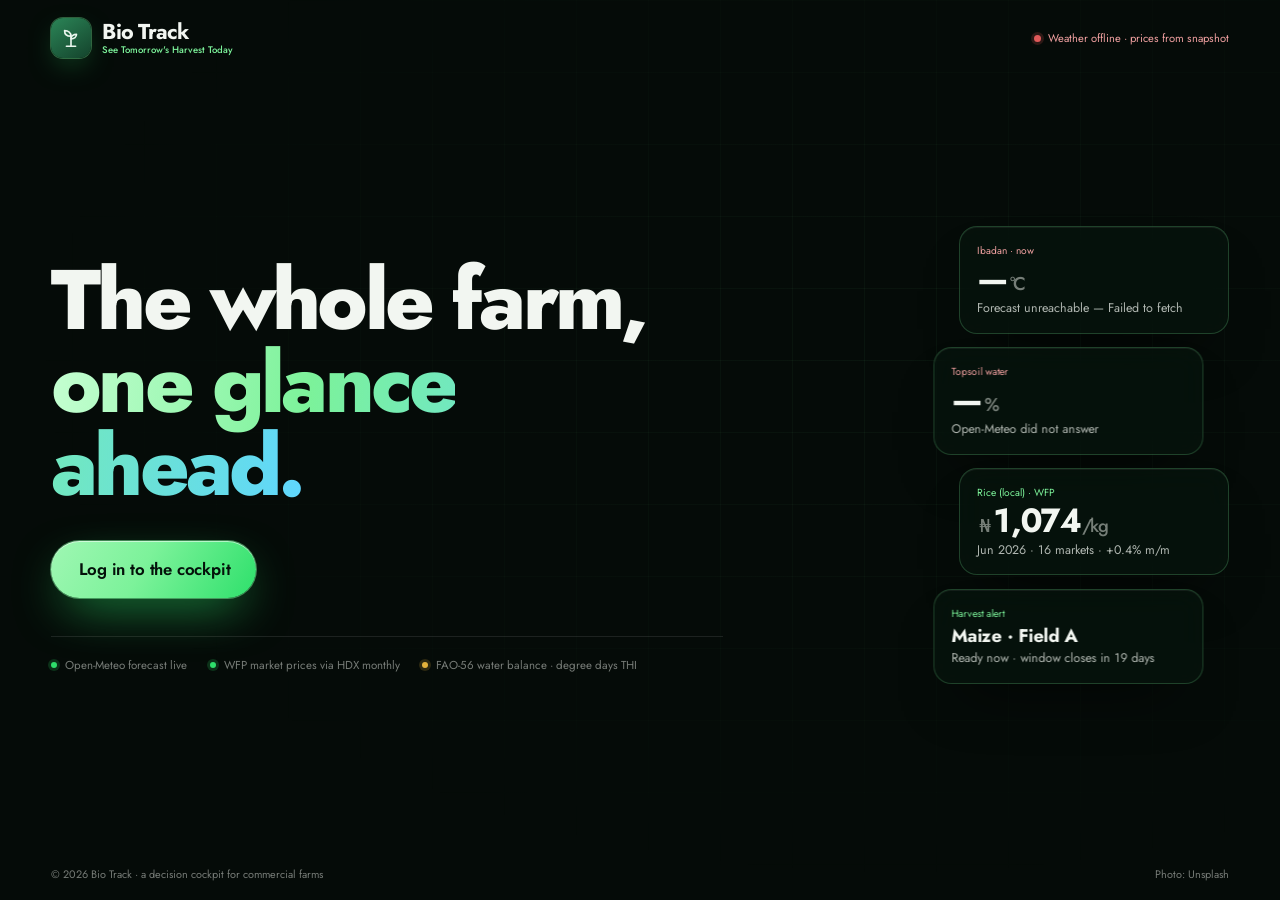
==== index.html @ 1a1afdb9 "Bio Track: agricultural intelligence dashboard A static decision cockpit for a commercial farm. Join" ====
<!DOCTYPE html>
<html lang="en">
<head>
<meta charset="UTF-8">
<meta name="viewport" content="width=device-width, initial-scale=1">
<meta name="description" content="Bio Track — agricultural intelligence for commercial farms. Live weather for your coordinates, real market prices, and the value of everything in the barn and on the hoof, joined into decisions.">
<title>Bio Track · Agricultural intelligence</title>

<link rel="preconnect" href="https://fonts.googleapis.com">
<link rel="preconnect" href="https://fonts.gstatic.com" crossorigin>
<link href="https://fonts.googleapis.com/css2?family=Jost:wght@300;400;500;600;700&display=swap" rel="stylesheet">
<link rel="stylesheet" href="css/landing.css">
</head>
<body class="landing">

<a class="skip-link" href="#enter">Skip to log in</a>

<!-- The photograph: an agricultural drone over crop rows. Unsplash licence. -->
<div class="backdrop" aria-hidden="true">
  <img class="backdrop-photo"
       src="https://images.unsplash.com/photo-1713952160156-bb59cac789a9?auto=format&fit=crop&w=2000&q=80"
       srcset="https://images.unsplash.com/photo-1713952160156-bb59cac789a9?auto=format&fit=crop&w=1200&q=75 1200w,
               https://images.unsplash.com/photo-1713952160156-bb59cac789a9?auto=format&fit=crop&w=2000&q=80 2000w,
               https://images.unsplash.com/photo-1713952160156-bb59cac789a9?auto=format&fit=crop&w=2800&q=80 2800w"
       sizes="100vw"
       alt="">
  <div class="backdrop-shade"></div>
  <div class="backdrop-grid"></div>
</div>

<header class="top">
  <a class="brand" href="index.html">
    <span class="brand-mark">
      <svg viewBox="0 0 24 24" aria-hidden="true"><path d="M7 21h10"/><path d="M12 21V10"/><path d="M12 10C12 6 9 4 5 4c0 4 3 6 7 6Z"/><path d="M12 13c0-3 2.5-5 6-5 0 3-2.5 5-6 5Z"/></svg>
    </span>
    <span class="brand-text">Bio Track<small>See Tomorrow's Harvest Today</small></span>
  </a>
  <nav class="top-nav" aria-label="Primary">
    <span class="top-status" id="topStatus"><span ></span> Live feeds connected</span>
   
  </nav>
</header>

<main class="hero" id="main">
  <div class="hero-copy">
    <p class="eyebrow reveal" style="--i:0">
      
     
      
    </p>

    <h1 class="reveal" style="--i:1">
      The whole farm,<br>
      <span class="accent">one glance ahead.</span>
    </h1>

    <p class="lede reveal" style="--i:2">
    </p>

    <div class="cta reveal" style="--i:3" id="enter">
      <a class="btn btn-primary" href="cockpit.html">
        Log in to the cockpit
      </a>
    </div>

    <ul class="proof reveal" style="--i:4" aria-label="Data sources">
      <li><span class="dot live"></span> Open-Meteo forecast live<br></li>
      <li><span class="dot live"></span> WFP market prices via HDX monthly<br></li>
      <li><span class="dot model"></span> FAO-56 water balance · degree days THI</li>
    </ul>
  </div>

  <!-- Telemetry: these are real. Weather for the default location, prices
       from the bundled WFP snapshot. If either is unreachable the chip says so. -->
  <aside class="telemetry" aria-label="Live telemetry">
    <div class="chip chip-a reveal" style="--i:2" id="chipWeather">
      <span class="chip-label">Ibadan now</span>
      <span class="chip-value"><span data-el="temp">—</span><span class="unit">°C</span></span>
      <span class="chip-sub" data-el="cond">Reading the sky…</span>
    </div>
    <div class="chip chip-b reveal" style="--i:3" id="chipSoil">
      <span class="chip-label">Topsoil water</span>
      <span class="chip-value"><span data-el="soil">—</span><span class="unit">%</span></span>
      <span class="chip-sub" data-el="et0">ET₀ — mm/day</span>
    </div>
    <div class="chip chip-c reveal" style="--i:4" id="chipPrice">
      <span class="chip-label" data-el="priceLabel">Rice (local) · WFP</span>
      <span class="chip-value"><span class="unit">₦</span><span data-el="price">—</span><span class="unit">/kg</span></span>
      <span class="chip-sub" data-el="priceSub">Loading the snapshot…</span>
    </div>
    <div class="chip chip-d reveal" style="--i:5" id="chipHarvest">
      <span class="chip-label">Harvest alert</span>
      <span class="chip-value small" data-el="harvest">—</span>
      <span class="chip-sub" data-el="harvestSub">—</span>
    </div>
  </aside>
</main>

<footer class="foot">
  <span>© <span id="year"></span> Bio Track · a decision cockpit for commercial farms</span>
  <span class="foot-photo">Photo: Unsplash</span>
</footer>

<script src="js/config.js"></script>
<script src="data/prices-snapshot.js"></script>
<script src="js/landing.js"></script>
</body>
</html>
---- css/landing.css ----
/* =====================================================================
   AgroSense — landing page
   ---------------------------------------------------------------------
   One screen, one job: get the user into the cockpit. The dashboard is
   a daylight tool and stays light; the door to it is the opposite — a
   night-flight over the farm. Near-black canopy green, one electric
   green accent, glass telemetry chips, and a scan line to say the
   picture is being read, not just shown.
   ===================================================================== */

:root {
  --bg: #050b08;
  --bg-2: #0b1a12;
  --ink: #f2f6f1;
  --ink-2: rgba(242, 246, 241, 0.72);
  --ink-3: rgba(242, 246, 241, 0.48);
  --accent: #7cf29a;
  --accent-2: #2ee06b;
  --gold: #e3b23c;
  --glass: rgba(9, 24, 16, 0.55);
  --glass-line: rgba(124, 242, 154, 0.22);
  --font-display: 'Jost', system-ui, -apple-system, 'Segoe UI', sans-serif;
  --font-body: 'Jost', system-ui, -apple-system, 'Segoe UI', sans-serif;
  --font-mono: 'Jost', system-ui, -apple-system, 'Segoe UI', sans-serif;
  --gutter: clamp(1.1rem, 4vw, 3.5rem);
}

*, *::before, *::after { box-sizing: border-box; }

html { -webkit-text-size-adjust: 100%; }

body.landing {
  margin: 0;
  min-height: 100svh;
  display: grid;
  grid-template-rows: auto 1fr auto;
  font-family: var(--font-body);
  font-size: 15px;
  line-height: 1.5;
  color: var(--ink);
  background: var(--bg);
  overflow-x: hidden;
  -webkit-font-smoothing: antialiased;
}

h1, p, ul { margin: 0; }
ul { padding: 0; list-style: none; }
a { color: inherit; }

:focus-visible { outline: 2px solid var(--accent); outline-offset: 3px; border-radius: 6px; }

.skip-link { position: absolute; left: -9999px; top: 0; z-index: 99; padding: 0.6rem 1rem; background: var(--accent); color: #05110a; }
.skip-link:focus { left: 0; }

/* ---------- the backdrop ---------- */

.backdrop {
  position: fixed;
  inset: 0;
  z-index: 0;
  overflow: hidden;
  background: var(--bg);
}
.backdrop-photo {
  position: absolute;
  inset: -4% -4% -4% -4%;
  width: 108%;
  height: 108%;
  object-fit: cover;
  object-position: 62% 45%;
  filter: saturate(1.05) contrast(1.05);
  animation: drift 28s ease-in-out infinite alternate;
}
/* Legibility over the photo: heavy on the left where the copy sits,
   open on the right where the drone is. */
.backdrop-shade {
  position: absolute;
  inset: 0;
  background:
    linear-gradient(90deg, rgba(5, 11, 8, 0.94) 0%, rgba(5, 11, 8, 0.82) 34%, rgba(5, 11, 8, 0.35) 62%, rgba(5, 11, 8, 0.25) 100%),
    linear-gradient(180deg, rgba(5, 11, 8, 0.65) 0%, rgba(5, 11, 8, 0.15) 30%, rgba(5, 11, 8, 0.25) 70%, rgba(5, 11, 8, 0.92) 100%);
}
.backdrop-grid {
  position: absolute;
  inset: 0;
  background-image:
    linear-gradient(rgba(124, 242, 154, 0.06) 1px, transparent 1px),
    linear-gradient(90deg, rgba(124, 242, 154, 0.06) 1px, transparent 1px);
  background-size: 72px 72px;
  mask-image: radial-gradient(ellipse at 70% 40%, rgba(0, 0, 0, 0.8), transparent 70%);
  -webkit-mask-image: radial-gradient(ellipse at 70% 40%, rgba(0, 0, 0, 0.8), transparent 70%);
}
@keyframes drift { from { transform: scale(1) translate(0, 0); } to { transform: scale(1.06) translate(-1.2%, 1%); } }

/* ---------- top bar ---------- */

.top, .hero, .foot { position: relative; z-index: 1; }

.top {
  display: flex;
  align-items: center;
  justify-content: space-between;
  gap: 1rem;
  padding: 1.15rem var(--gutter);
}
.brand { display: flex; align-items: center; gap: 0.7rem; text-decoration: none; }
.brand-mark {
  width: 40px; height: 40px;
  display: grid; place-items: center;
  border-radius: 12px;
  background: linear-gradient(145deg, #2b8557, #14432c);
  box-shadow: 0 0 0 1px rgba(124, 242, 154, 0.35), 0 10px 30px -10px rgba(46, 224, 107, 0.6);
}
.brand-mark svg { width: 22px; height: 22px; fill: none; stroke: #eaf6ee; stroke-width: 1.8; stroke-linecap: round; stroke-linejoin: round; }
.brand-text {
  font-family: var(--font-display);
  font-size: 1.35rem;
  font-weight: 700;
  letter-spacing: -0.035em;
  line-height: 1;
}
.brand-text small {
  display: block;
  font-family: var(--font-mono);
  font-size: 0.6rem;
  font-weight: 500;
  letter-spacing: 0;
  text-transform: none;
  color: var(--accent);
  margin-top: 4px;
}
.top-nav { display: flex; align-items: center; gap: 1.1rem; }
.top-status {
  display: inline-flex; align-items: center; gap: 0.45rem;
  font-family: var(--font-mono);
  font-size: 0.7rem;
  letter-spacing: 0;
  text-transform: none;
  color: var(--ink-3);
}
.top-status[data-state="error"] { color: #f0a0a0; }
.dot { width: 7px; height: 7px; border-radius: 50%; background: var(--accent-2); box-shadow: 0 0 0 3px rgba(46, 224, 107, 0.18); animation: pulse 2s ease-in-out infinite; }
.dot.model { background: var(--gold); box-shadow: 0 0 0 3px rgba(227, 178, 60, 0.18); animation: none; }
.top-status[data-state="error"] .dot { background: #e05a5a; box-shadow: 0 0 0 3px rgba(224, 90, 90, 0.18); animation: none; }
@keyframes pulse { 0%, 100% { box-shadow: 0 0 0 3px rgba(46, 224, 107, 0.18); } 50% { box-shadow: 0 0 0 6px rgba(46, 224, 107, 0.06); } }

/* ---------- buttons ---------- */

.btn {
  display: inline-flex;
  align-items: center;
  gap: 0.6rem;
  font: inherit;
  font-weight: 600;
  text-decoration: none;
  border-radius: 999px;
  cursor: pointer;
  transition: transform 0.15s ease, box-shadow 0.2s ease, background 0.2s ease, border-color 0.2s ease;
}
.btn svg { width: 1.1em; height: 1.1em; fill: none; stroke: currentColor; stroke-width: 2; stroke-linecap: round; stroke-linejoin: round; transition: transform 0.2s ease; }
.btn-ghost {
  padding: 0.6rem 1.1rem;
  font-size: 0.875rem;
  color: var(--ink);
  border: 1px solid rgba(242, 246, 241, 0.22);
  background: rgba(5, 11, 8, 0.35);
  backdrop-filter: blur(8px);
}
.btn-ghost:hover { border-color: var(--accent); color: var(--accent); }
.btn-primary {
  padding: 1rem 1.6rem 1rem 1.75rem;
  font-family: var(--font-display);
  font-size: 1.05rem;
  letter-spacing: -0.01em;
  color: #04110a;
  background: linear-gradient(120deg, #9ff7b3 0%, var(--accent) 45%, var(--accent-2) 100%);
  box-shadow:
    0 0 0 1px rgba(124, 242, 154, 0.5),
    0 18px 50px -14px rgba(46, 224, 107, 0.75),
    inset 0 1px 0 rgba(255, 255, 255, 0.55);
}
.btn-primary:hover { transform: translateY(-2px); box-shadow: 0 0 0 1px rgba(124, 242, 154, 0.7), 0 24px 60px -14px rgba(46, 224, 107, 0.9), inset 0 1px 0 rgba(255, 255, 255, 0.6); }
.btn-primary:hover svg { transform: translateX(4px); }
.btn-primary:active { transform: translateY(0); }

/* ---------- hero ---------- */

.hero {
  display: grid;
  grid-template-columns: minmax(0, 1.3fr) minmax(0, 0.7fr);
  align-items: center;
  gap: clamp(1.5rem, 4vw, 4rem);
  padding: clamp(1rem, 4vh, 3rem) var(--gutter) clamp(1.5rem, 6vh, 4rem);
}
.hero-copy { max-width: 42rem; }

.eyebrow {
  display: flex;
  align-items: center;
  gap: 0.7rem;
  font-family: var(--font-mono);
  font-size: 0.72rem;
  letter-spacing: 0;
  text-transform: none;
  color: var(--ink-3);
  margin-bottom: 1.4rem;
}
.eyebrow-tag {
  padding: 0.3rem 0.65rem;
  border-radius: 999px;
  border: 1px solid var(--glass-line);
  background: rgba(124, 242, 154, 0.08);
  color: var(--accent);
}
.eyebrow-sep { width: 28px; height: 1px; background: var(--glass-line); }

h1 {
  font-family: var(--font-display);
  font-size: clamp(2.6rem, 6.6vw, 5.6rem);
  font-weight: 800;
  line-height: 0.98;
  letter-spacing: -0.045em;
  font-variation-settings: 'opsz' 96;
  text-wrap: balance;
}
h1 .accent {
  color: transparent;
  background: linear-gradient(100deg, #c7ffd3 0%, var(--accent) 40%, #5fd6ff 100%);
  -webkit-background-clip: text;
  background-clip: text;
}

.lede {
  margin-top: 1.4rem;
  max-width: 34rem;
  font-size: clamp(1rem, 1.35vw, 1.15rem);
  line-height: 1.6;
  color: var(--ink-2);
  text-wrap: pretty;
}
.lede em { font-style: normal; color: var(--ink); font-weight: 600; }

.cta { display: flex; align-items: center; flex-wrap: wrap; gap: 1rem 1.25rem; margin-top: 2.1rem; }
.cta-note { font-family: var(--font-mono); font-size: 0.72rem; letter-spacing: 0; color: var(--ink-3); }

.proof {
  display: flex;
  flex-wrap: wrap;
  gap: 0.5rem 1.4rem;
  margin-top: 2.4rem;
  padding-top: 1.2rem;
  border-top: 1px solid rgba(242, 246, 241, 0.1);
  font-family: var(--font-mono);
  font-size: 0.72rem;
  letter-spacing: 0;
  color: var(--ink-3);
}
.proof li { display: inline-flex; align-items: center; gap: 0.5rem; }
.proof .dot { width: 6px; height: 6px; }

/* ---------- telemetry chips ---------- */

.telemetry {
  position: relative;
  min-height: 380px;
  display: grid;
  grid-template-columns: minmax(0, 1fr);
  grid-auto-rows: min-content;
  gap: 0.85rem;
  align-content: center;
  justify-self: end;
  width: min(100%, 270px);
}
.chip {
  display: grid;
  gap: 0.15rem;
  padding: 1rem 1.1rem 0.95rem;
  border-radius: 18px;
  background: var(--glass);
  border: 1px solid var(--glass-line);
  backdrop-filter: blur(14px) saturate(1.2);
  -webkit-backdrop-filter: blur(14px) saturate(1.2);
  box-shadow: 0 30px 60px -30px rgba(0, 0, 0, 0.8), inset 0 1px 0 rgba(255, 255, 255, 0.06);
  animation: float 7s ease-in-out infinite;
}
.chip-a { animation-delay: 0s; }
.chip-b { animation-delay: -2s; transform: translateX(-1.6rem); }
.chip-c { animation-delay: -4s; }
.chip-d { animation-delay: -6s; transform: translateX(-1.6rem); }
.chip-label {
  font-family: var(--font-mono);
  font-size: 0.64rem;
  letter-spacing: 0;
  text-transform: none;
  color: var(--accent);
}
.chip-value {
  font-family: var(--font-display);
  font-size: 2.1rem;
  font-weight: 700;
  letter-spacing: -0.04em;
  line-height: 1.05;
  font-variant-numeric: tabular-nums;
}
.chip-value.small { font-size: 1.15rem; line-height: 1.25; letter-spacing: -0.02em; }
.chip-value .unit { font-size: 0.55em; font-weight: 500; color: var(--ink-3); margin: 0 0.1em; }
.chip-sub { font-size: 0.78rem; color: var(--ink-2); }
.chip[data-state="error"] .chip-label { color: #f0a0a0; }

@keyframes float {
  0%, 100% { translate: 0 0; }
  50% { translate: 0 -8px; }
}

/* ---------- footer ---------- */

.foot {
  display: flex;
  justify-content: space-between;
  flex-wrap: wrap;
  gap: 0.5rem 1rem;
  padding: 0.9rem var(--gutter) 1.1rem;
  font-family: var(--font-mono);
  font-size: 0.68rem;
  letter-spacing: 0;
  color: var(--ink-3);
}

/* ---------- entrance ---------- */

.reveal {
  opacity: 0;
  translate: 0 14px;
  animation: reveal 0.7s cubic-bezier(0.2, 0.7, 0.2, 1) forwards;
  animation-delay: calc(0.08s + var(--i, 0) * 0.09s);
}
@keyframes reveal { to { opacity: 1; translate: 0 0; } }

/* ---------- responsive ---------- */

@media (max-width: 980px) {
  .hero { grid-template-columns: minmax(0, 1fr); }
  .telemetry { min-height: 0; margin-top: 0.5rem; width: 100%; justify-self: stretch; grid-template-columns: repeat(2, minmax(0, 1fr)); }
  .chip-b, .chip-d { transform: none; }
  .backdrop-shade {
    background:
      linear-gradient(180deg, rgba(5, 11, 8, 0.85) 0%, rgba(5, 11, 8, 0.75) 45%, rgba(5, 11, 8, 0.9) 100%);
  }
}
@media (max-width: 620px) {
  .top-status { display: none; }
  .telemetry { grid-template-columns: repeat(2, minmax(0, 1fr)); gap: 0.7rem; }
  .chip-b, .chip-d { transform: none; }
  .chip { padding: 0.8rem 0.85rem; }
  .chip-value { font-size: 1.6rem; }
  .btn-primary { width: 100%; justify-content: center; }
}

@media (prefers-reduced-motion: reduce) {
  .backdrop-photo, .chip, .dot { animation: none; }
  .reveal { animation: none; opacity: 1; translate: 0 0; }
  .btn-primary:hover { transform: none; }
}
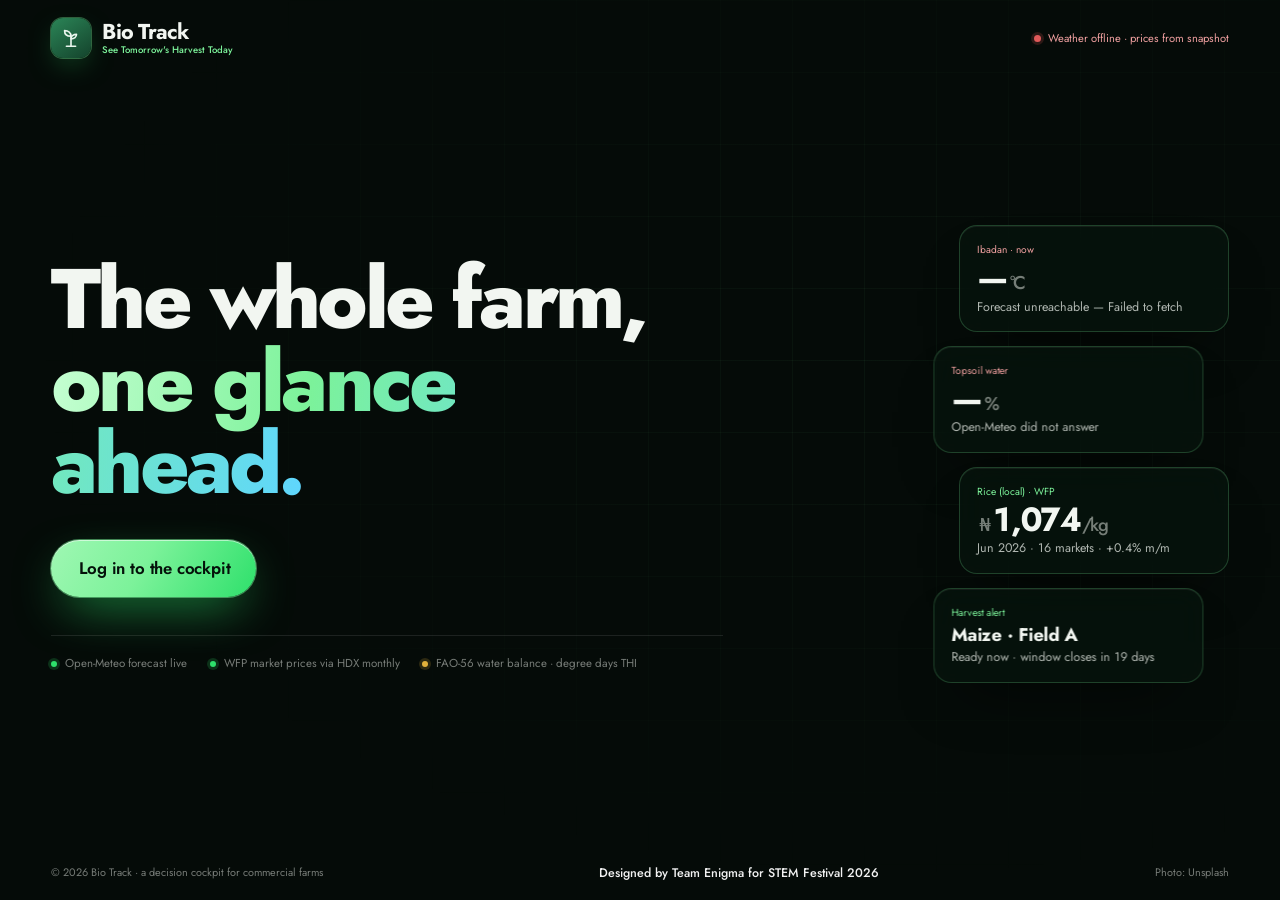
==== commit 9f2420d9: "Make the bell and refresh controls actually respond; redesign zones and footer - Alerts now have rea" ====
--- a/index.html
+++ b/index.html
@@ -98,6 +98,7 @@
 
 <footer class="foot">
   <span>© <span id="year"></span> Bio Track · a decision cockpit for commercial farms</span>
+  <span class="foot-credit">Designed by Team Enigma for STEM Festival 2026</span>
   <span class="foot-photo">Photo: Unsplash</span>
 </footer>
 
--- a/css/landing.css
+++ b/css/landing.css
@@ -326,6 +326,9 @@
   color: var(--ink-3);
 }
 
+/* the team credit: the one line in the footer that should be read, so it is brighter */
+.foot-credit { color: var(--ink-1, #f2f2f2); font-size: 0.78rem; font-weight: 500; }
+
 /* ---------- entrance ---------- */
 
 .reveal {
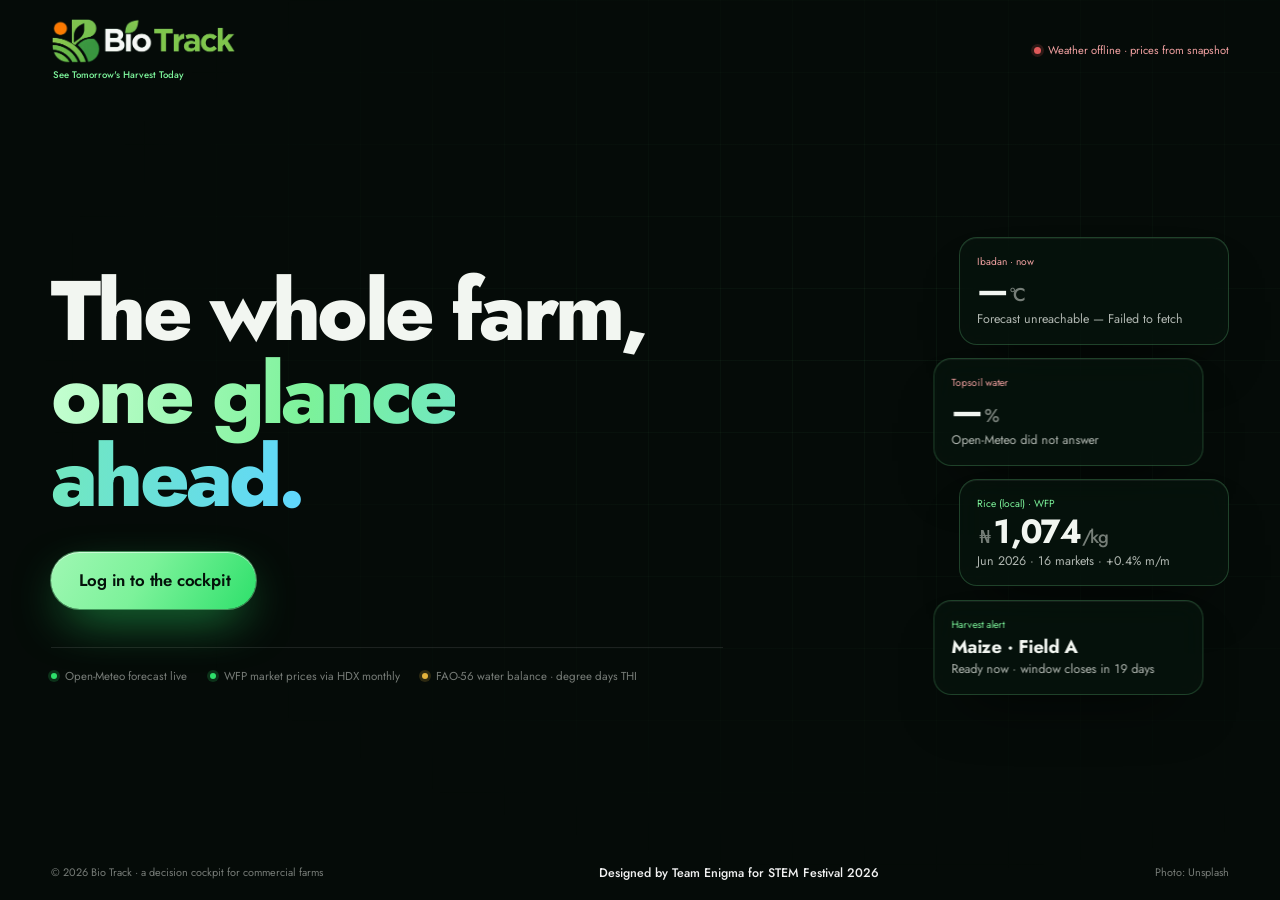
==== commit 5429c74d: "Add Bio Track logo and favicon; remove unused drafts Co-Authored-By: Claude Sonnet 5.5 <noreply@anth" ====
--- a/index.html
+++ b/index.html
@@ -6,6 +6,8 @@
 <meta name="description" content="Bio Track — agricultural intelligence for commercial farms. Live weather for your coordinates, real market prices, and the value of everything in the barn and on the hoof, joined into decisions.">
 <title>Bio Track · Agricultural intelligence</title>
 
+<link rel="icon" type="image/png" href="assets/favicon.png">
+<link rel="apple-touch-icon" href="assets/favicon.png">
 <link rel="preconnect" href="https://fonts.googleapis.com">
 <link rel="preconnect" href="https://fonts.gstatic.com" crossorigin>
 <link href="https://fonts.googleapis.com/css2?family=Jost:wght@300;400;500;600;700&display=swap" rel="stylesheet">
@@ -29,11 +31,9 @@
 </div>
 
 <header class="top">
-  <a class="brand" href="index.html">
-    <span class="brand-mark">
-      <svg viewBox="0 0 24 24" aria-hidden="true"><path d="M7 21h10"/><path d="M12 21V10"/><path d="M12 10C12 6 9 4 5 4c0 4 3 6 7 6Z"/><path d="M12 13c0-3 2.5-5 6-5 0 3-2.5 5-6 5Z"/></svg>
-    </span>
-    <span class="brand-text">Bio Track<small>See Tomorrow's Harvest Today</small></span>
+  <a class="brand" href="index.html" aria-label="Bio Track — home">
+    <img class="brand-logo" src="assets/logo-dark.png" alt="Bio Track" width="812" height="202">
+    <small class="brand-tag">See Tomorrow's Harvest Today</small>
   </a>
   <nav class="top-nav" aria-label="Primary">
     <span class="top-status" id="topStatus"><span ></span> Live feeds connected</span>
--- a/css/landing.css
+++ b/css/landing.css
@@ -103,31 +103,14 @@
   gap: 1rem;
   padding: 1.15rem var(--gutter);
 }
-.brand { display: flex; align-items: center; gap: 0.7rem; text-decoration: none; }
-.brand-mark {
-  width: 40px; height: 40px;
-  display: grid; place-items: center;
-  border-radius: 12px;
-  background: linear-gradient(145deg, #2b8557, #14432c);
-  box-shadow: 0 0 0 1px rgba(124, 242, 154, 0.35), 0 10px 30px -10px rgba(46, 224, 107, 0.6);
-}
-.brand-mark svg { width: 22px; height: 22px; fill: none; stroke: #eaf6ee; stroke-width: 1.8; stroke-linecap: round; stroke-linejoin: round; }
-.brand-text {
-  font-family: var(--font-display);
-  font-size: 1.35rem;
-  font-weight: 700;
-  letter-spacing: -0.035em;
-  line-height: 1;
-}
-.brand-text small {
-  display: block;
+.brand { display: flex; flex-direction: column; align-items: flex-start; gap: 0.25rem; text-decoration: none; }
+.brand-logo { height: 46px; width: auto; display: block; }
+.brand-tag {
   font-family: var(--font-mono);
   font-size: 0.6rem;
   font-weight: 500;
-  letter-spacing: 0;
-  text-transform: none;
   color: var(--accent);
-  margin-top: 4px;
+  padding-left: 2px;
 }
 .top-nav { display: flex; align-items: center; gap: 1.1rem; }
 .top-status {
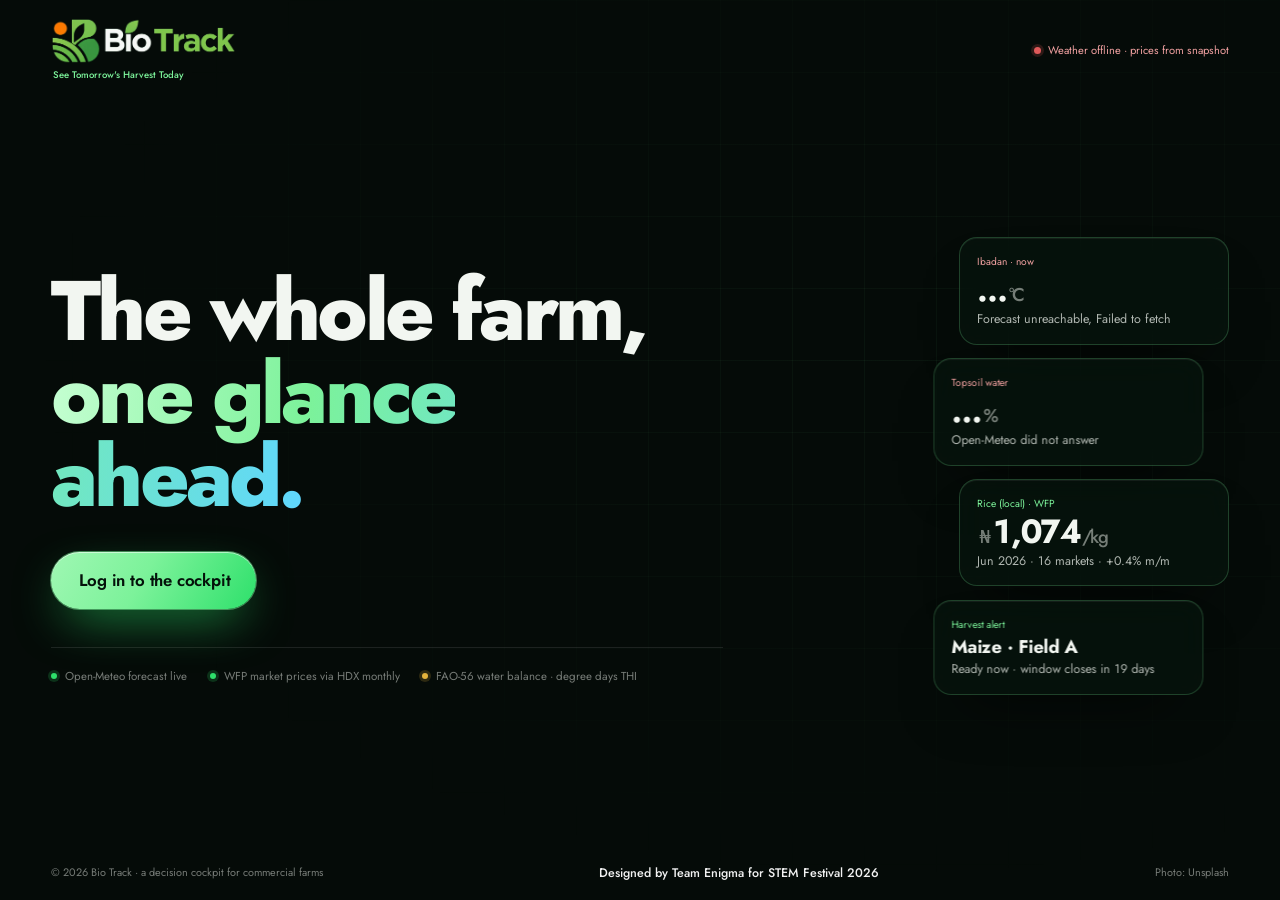
==== commit 2208041a: "Replace em dashes with commas, semicolons and n/a across the site, README and study guide Co-Authore" ====
--- a/index.html
+++ b/index.html
@@ -3,7 +3,7 @@
 <head>
 <meta charset="UTF-8">
 <meta name="viewport" content="width=device-width, initial-scale=1">
-<meta name="description" content="Bio Track — agricultural intelligence for commercial farms. Live weather for your coordinates, real market prices, and the value of everything in the barn and on the hoof, joined into decisions.">
+<meta name="description" content="Bio Track, agricultural intelligence for commercial farms. Live weather for your coordinates, real market prices, and the value of everything in the barn and on the hoof, joined into decisions.">
 <title>Bio Track · Agricultural intelligence</title>
 
 <link rel="icon" type="image/png" href="assets/favicon.png">
@@ -31,7 +31,7 @@
 </div>
 
 <header class="top">
-  <a class="brand" href="index.html" aria-label="Bio Track — home">
+  <a class="brand" href="index.html" aria-label="Bio Track, home">
     <img class="brand-logo" src="assets/logo-dark.png" alt="Bio Track" width="812" height="202">
     <small class="brand-tag">See Tomorrow's Harvest Today</small>
   </a>
@@ -75,23 +75,23 @@
   <aside class="telemetry" aria-label="Live telemetry">
     <div class="chip chip-a reveal" style="--i:2" id="chipWeather">
       <span class="chip-label">Ibadan now</span>
-      <span class="chip-value"><span data-el="temp">—</span><span class="unit">°C</span></span>
+      <span class="chip-value"><span data-el="temp">…</span><span class="unit">°C</span></span>
       <span class="chip-sub" data-el="cond">Reading the sky…</span>
     </div>
     <div class="chip chip-b reveal" style="--i:3" id="chipSoil">
       <span class="chip-label">Topsoil water</span>
-      <span class="chip-value"><span data-el="soil">—</span><span class="unit">%</span></span>
-      <span class="chip-sub" data-el="et0">ET₀ — mm/day</span>
+      <span class="chip-value"><span data-el="soil">…</span><span class="unit">%</span></span>
+      <span class="chip-sub" data-el="et0">ET₀ … mm/day</span>
     </div>
     <div class="chip chip-c reveal" style="--i:4" id="chipPrice">
       <span class="chip-label" data-el="priceLabel">Rice (local) · WFP</span>
-      <span class="chip-value"><span class="unit">₦</span><span data-el="price">—</span><span class="unit">/kg</span></span>
+      <span class="chip-value"><span class="unit">₦</span><span data-el="price">…</span><span class="unit">/kg</span></span>
       <span class="chip-sub" data-el="priceSub">Loading the snapshot…</span>
     </div>
     <div class="chip chip-d reveal" style="--i:5" id="chipHarvest">
       <span class="chip-label">Harvest alert</span>
-      <span class="chip-value small" data-el="harvest">—</span>
-      <span class="chip-sub" data-el="harvestSub">—</span>
+      <span class="chip-value small" data-el="harvest">…</span>
+      <span class="chip-sub" data-el="harvestSub">…</span>
     </div>
   </aside>
 </main>
--- a/css/landing.css
+++ b/css/landing.css
@@ -1,8 +1,8 @@
 /* =====================================================================
-   AgroSense — landing page
+   AgroSense, landing page
    ---------------------------------------------------------------------
    One screen, one job: get the user into the cockpit. The dashboard is
-   a daylight tool and stays light; the door to it is the opposite — a
+   a daylight tool and stays light; the door to it is the opposite; a
    night-flight over the farm. Near-black canopy green, one electric
    green accent, glass telemetry chips, and a scan line to say the
    picture is being read, not just shown.
